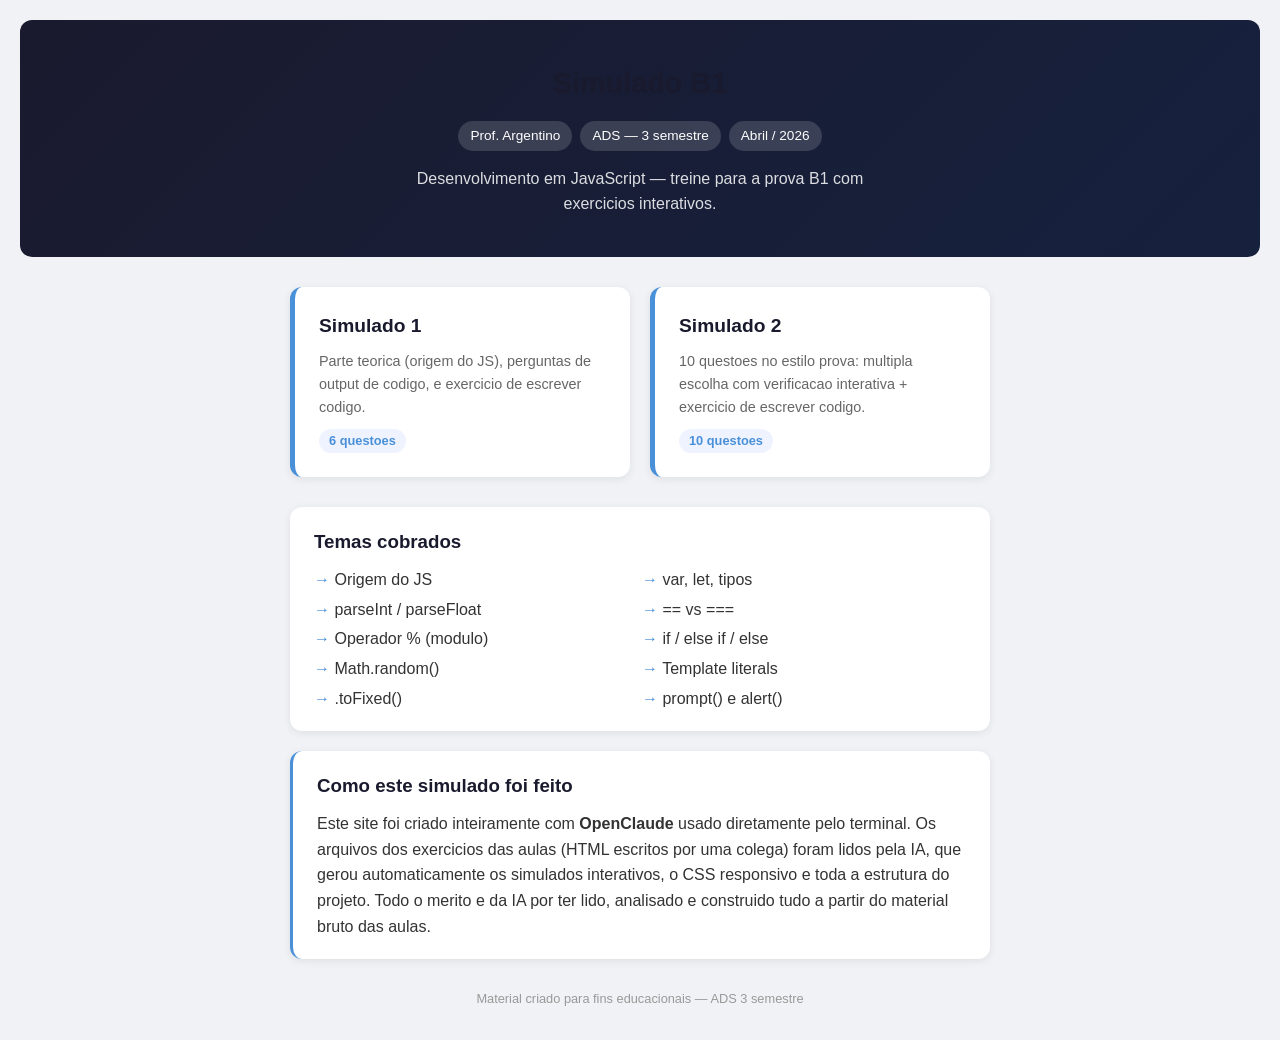
==== index.html @ 15b84f65 "first commit" ====
<!DOCTYPE html>
<html lang="pt-BR">
<head>
    <meta charset="UTF-8">
    <meta name="viewport" content="width=device-width, initial-scale=1.0">
    <title>Simulado B1 — JavaScript</title>
    <link rel="stylesheet" href="css/style.css">
</head>
<body>

    <div class="hero">
        <h1>Simulado B1</h1>
        <div class="badges">
            <span class="badge">Prof. Argentino</span>
            <span class="badge">ADS — 3 semestre</span>
            <span class="badge">Abril / 2026</span>
        </div>
        <p>Desenvolvimento em JavaScript — treine para a prova B1 com exercicios interativos.</p>
    </div>

    <div class="cards">
        <a href="simulado1.html" class="card">
            <h2>Simulado 1</h2>
            <p>Parte teorica (origem do JS), perguntas de output de codigo, e exercicio de escrever codigo.</p>
            <span class="count">6 questoes</span>
        </a>

        <a href="simulado2.html" class="card">
            <h2>Simulado 2</h2>
            <p>10 questoes no estilo prova: multipla escolha com verificacao interativa + exercicio de escrever codigo.</p>
            <span class="count">10 questoes</span>
        </a>
    </div>

    <div class="topics">
        <h3>Temas cobrados</h3>
        <ul>
            <li>Origem do JS</li>
            <li>var, let, tipos</li>
            <li>parseInt / parseFloat</li>
            <li>== vs ===</li>
            <li>Operador % (modulo)</li>
            <li>if / else if / else</li>
            <li>Math.random()</li>
            <li>Template literals</li>
            <li>.toFixed()</li>
            <li>prompt() e alert()</li>
        </ul>
    </div>

    <div class="topics" style="margin-top:20px;border-left:3px solid #4a90d9;">
        <h3>Como este simulado foi feito</h3>
        <p>Este site foi criado inteiramente com <strong>OpenClaude</strong> usado diretamente pelo terminal. Os arquivos dos exercicios das aulas (HTML escritos por uma colega) foram lidos pela IA, que gerou automaticamente os simulados interativos, o CSS responsivo e toda a estrutura do projeto. Todo o merito e da IA por ter lido, analisado e construido tudo a partir do material bruto das aulas.</p>
    </div>

    <p class="footer">Material criado para fins educacionais — ADS 3 semestre</p>

</body>
</html>
---- css/style.css ----
/* ===== RESET & BASE ===== */
*, *::before, *::after {
    box-sizing: border-box;
    margin: 0;
    padding: 0;
}

body {
    font-family: Arial, sans-serif;
    background: #f0f2f5;
    color: #333;
    line-height: 1.6;
    padding: 20px;
}

/* ===== LANDING PAGE ===== */
.hero {
    text-align: center;
    background: linear-gradient(135deg, #1a1a2e 0%, #16213e 100%);
    color: white;
    padding: 40px 20px;
    border-radius: 12px;
    margin-bottom: 30px;
}

.hero h1 {
    font-size: 1.8em;
    margin-bottom: 10px;
}

.hero .badges {
    display: flex;
    flex-wrap: wrap;
    justify-content: center;
    gap: 8px;
    margin: 15px 0;
}

.badge {
    background: rgba(255,255,255,0.15);
    padding: 4px 12px;
    border-radius: 20px;
    font-size: 0.85em;
}

.hero p {
    opacity: 0.85;
    max-width: 500px;
    margin: 0 auto;
}

.cards {
    display: grid;
    grid-template-columns: repeat(auto-fit, minmax(280px, 1fr));
    gap: 20px;
    max-width: 700px;
    margin: 0 auto;
}

.card {
    background: white;
    border-radius: 12px;
    padding: 24px;
    text-decoration: none;
    color: #333;
    box-shadow: 0 2px 8px rgba(0,0,0,0.08);
    border-left: 5px solid #4a90d9;
    transition: transform 0.15s, box-shadow 0.15s;
}

.card:hover {
    transform: translateY(-3px);
    box-shadow: 0 4px 16px rgba(0,0,0,0.12);
}

.card h2 {
    font-size: 1.2em;
    margin-bottom: 8px;
    color: #1a1a2e;
}

.card p {
    font-size: 0.9em;
    color: #666;
}

.card .count {
    display: inline-block;
    background: #eef3ff;
    color: #4a90d9;
    padding: 2px 10px;
    border-radius: 12px;
    font-size: 0.8em;
    margin-top: 10px;
    font-weight: bold;
}

.topics {
    max-width: 700px;
    margin: 30px auto 0;
    background: white;
    padding: 20px 24px;
    border-radius: 12px;
    box-shadow: 0 2px 8px rgba(0,0,0,0.08);
}

.topics h3 {
    color: #1a1a2e;
    margin-bottom: 10px;
}

.topics ul {
    list-style: none;
    display: grid;
    grid-template-columns: repeat(auto-fit, minmax(220px, 1fr));
    gap: 4px;
}

.topics ul li::before {
    content: "→ ";
    color: #4a90d9;
}

/* ===== COMMON — SUBTITLES ===== */
.secao-titulo {
    background: #1a1a2e;
    color: white;
    padding: 8px 14px;
    border-radius: 6px;
    font-size: 0.82em;
    text-transform: uppercase;
    letter-spacing: 1px;
    margin-bottom: 0;
}

/* ===== QUESTAO CARD ===== */
.questao {
    background: white;
    padding: 18px 20px;
    margin: 10px 0;
    border-radius: 8px;
    border-left: 4px solid #4a90d9;
    box-shadow: 0 1px 3px rgba(0,0,0,0.08);
}

.questao h3 {
    margin: 0 0 10px;
    font-size: 0.95em;
    color: #1a1a2e;
}

/* ===== CODE BLOCK ===== */
.codigo {
    background: #1e1e1e;
    color: #d4d4d4;
    padding: 12px;
    border-radius: 6px;
    font-family: monospace;
    white-space: pre;
    overflow-x: auto;
    line-height: 1.5;
    font-size: 0.88em;
}

.lacuna {
    color: #f0db4f;
    font-weight: bold;
}

/* ===== MULTIPLE CHOICE ===== */
.opcoes {
    list-style: none;
    padding: 0;
    margin: 10px 0;
}

.opcoes li {
    padding: 10px 14px;
    margin: 5px 0;
    border: 2px solid #e0e0e0;
    border-radius: 6px;
    cursor: pointer;
    transition: all 0.15s;
}

.opcoes li:hover {
    border-color: #4a90d9;
    background: #eef3ff;
}

.opcoes li.selecionado {
    border-color: #4a90d9;
    background: #eef3ff;
}

.opcoes li.certa {
    border-color: #28a745 !important;
    background: #d4edda !important;
}

.opcoes li.errada {
    border-color: #dc3545 !important;
    background: #f8d7da !important;
}

.opcoes li input[type="radio"] {
    margin-right: 8px;
}

/* ===== TEXTAREA ===== */
textarea {
    width: 100%;
    min-height: 130px;
    font-family: monospace;
    font-size: 14px;
    padding: 10px;
    border: 2px solid #ccc;
    border-radius: 6px;
    background: #fafafa;
    resize: vertical;
    margin-top: 8px;
}

textarea:focus {
    border-color: #4a90d9;
    outline: none;
}

/* ===== INPUT LACUNA ===== */
.input-lacuna {
    font-family: monospace;
    font-size: 14px;
    padding: 6px 10px;
    border: 2px solid #ccc;
    border-radius: 5px;
    width: 90%;
    background: #fafafa;
}

.input-lacuna:focus {
    border-color: #4a90d9;
    outline: none;
}

/* ===== BUTTONS ===== */
button {
    padding: 9px 18px;
    border: none;
    border-radius: 5px;
    cursor: pointer;
    font-size: 13px;
    margin: 5px 5px 0 0;
    transition: opacity 0.15s;
}

button:hover {
    opacity: 0.85;
}

.btn-rodar { background: #4a90d9; color: white; }
.btn-verificar { background: #4a90d9; color: white; }
.btn-verificar:hover, .btn-rodar:hover { background: #357abd; }
.btn-gabarito { background: #2ecc71; color: white; }
.btn-gabarito:hover { background: #27ae60; }
.btn-explicar { background: #2ecc71; color: white; }
.btn-explicar:hover { background: #27ae60; }
.btn-voltar { background: #6c757d; color: white; }
.btn-voltar:hover { background: #5a6268; }

/* ===== RESULTADO / FEEDBACK ===== */
.resultado {
    display: none;
    padding: 10px 14px;
    margin-top: 8px;
    border-radius: 6px;
    font-weight: bold;
    font-size: 0.93em;
}

.resultado.acerto {
    background: #d4edda;
    color: #155724;
    display: block;
}

.resultado.erro {
    background: #f8d7da;
    color: #721c24;
    display: block;
}

.gabarito,
.explicacao {
    display: none;
    background: #e8f8ef;
    border: 1px solid #2ecc71;
    padding: 12px;
    margin-top: 6px;
    border-radius: 6px;
    font-size: 0.9em;
}

.gabarito strong,
.explicacao strong {
    color: #1a7a42;
}

.gabarito p, .explicacao p {
    margin: 5px 0;
}

.output-box {
    background: #1e1e1e;
    color: #7ee787;
    padding: 12px;
    border-radius: 6px;
    font-family: monospace;
    margin-top: 8px;
    display: none;
    font-size: 0.9em;
    white-space: pre-line;
}

h1 { text-align: center; color: #1a1a2e; }

/* ===== FOOTER ===== */
.footer {
    text-align: center;
    padding: 30px 10px 10px;
    color: #999;
    font-size: 0.8em;
}

/* ===== LISTS ===== */
.questao ol, .questao ul:not(.opcoes) {
    padding-left: 22px;
}

.questao li:not(:last-child) {
    margin-bottom: 6px;
}

.questao > p {
    margin: 8px 0;
}

/* ===== RESPONSIVE ===== */
@media (max-width: 600px) {
    body {
        padding: 10px;
    }

    .hero {
        padding: 28px 16px;
    }

    .hero h1 {
        font-size: 1.4em;
    }

    .badges {
        flex-direction: column;
        align-items: center;
    }

    .cards {
        grid-template-columns: 1fr;
    }

    .questao {
        padding: 14px 14px;
    }

    .questao h3 {
        font-size: 0.9em;
    }

    .opcoes li {
        padding: 8px 10px;
        font-size: 0.9em;
    }

    button {
        width: 100%;
        margin: 4px 0;
    }

    .codigo {
        font-size: 0.8em;
        padding: 10px;
    }
}
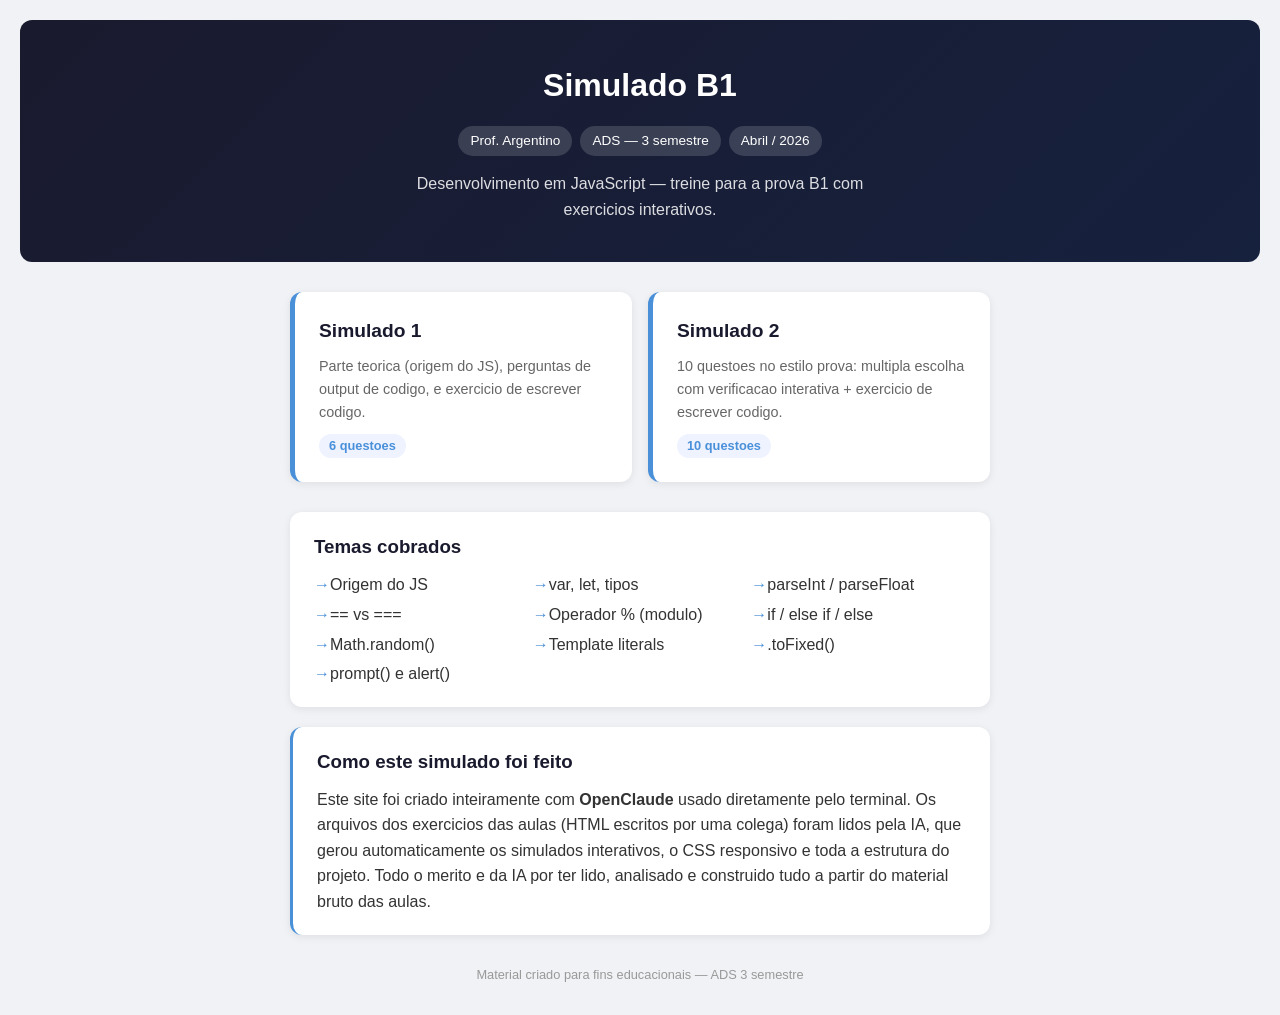
==== commit 08c5b9a4: "feat responsive" ====
--- a/index.html
+++ b/index.html
@@ -4,6 +4,7 @@
     <meta charset="UTF-8">
     <meta name="viewport" content="width=device-width, initial-scale=1.0">
     <title>Simulado B1 — JavaScript</title>
+    <link rel="icon" type="image/svg+xml" href="favicon.svg">
     <link rel="stylesheet" href="css/style.css">
 </head>
 <body>
--- a/css/style.css
+++ b/css/style.css
@@ -6,12 +6,21 @@
 }
 
 body {
-    font-family: Arial, sans-serif;
+    font-family: Arial, -apple-system, BlinkMacSystemFont, sans-serif;
     background: #f0f2f5;
     color: #333;
     line-height: 1.6;
     padding: 20px;
-}
+    overflow-x: hidden;
+    -webkit-text-size-adjust: 100%;
+}
+
+a {
+    color: inherit;
+    text-decoration: none;
+}
+
+img { max-width: 100%; }
 
 /* ===== LANDING PAGE ===== */
 .hero {
@@ -24,7 +33,8 @@
 }
 
 .hero h1 {
-    font-size: 1.8em;
+    color: white;
+    font-size: 2em;
     margin-bottom: 10px;
 }
 
@@ -51,8 +61,8 @@
 
 .cards {
     display: grid;
-    grid-template-columns: repeat(auto-fit, minmax(280px, 1fr));
-    gap: 20px;
+    grid-template-columns: repeat(auto-fit, minmax(240px, 1fr));
+    gap: 16px;
     max-width: 700px;
     margin: 0 auto;
 }
@@ -112,12 +122,12 @@
 .topics ul {
     list-style: none;
     display: grid;
-    grid-template-columns: repeat(auto-fit, minmax(220px, 1fr));
+    grid-template-columns: repeat(auto-fit, minmax(180px, 1fr));
     gap: 4px;
 }
 
 .topics ul li::before {
-    content: "→ ";
+    content: "\2192 ";
     color: #4a90d9;
 }
 
@@ -126,21 +136,30 @@
     background: #1a1a2e;
     color: white;
     padding: 8px 14px;
-    border-radius: 6px;
-    font-size: 0.82em;
+    border-radius: 6px 6px 0 0;
+    font-size: 0.8em;
     text-transform: uppercase;
     letter-spacing: 1px;
     margin-bottom: 0;
+}
+
+.secao-titulo a {
+    color: rgba(255,255,255,0.85);
+    transition: color 0.15s;
+}
+
+.secao-titulo a:hover {
+    color: white;
 }
 
 /* ===== QUESTAO CARD ===== */
 .questao {
     background: white;
     padding: 18px 20px;
-    margin: 10px 0;
-    border-radius: 8px;
+    margin: 0 0 16px;
+    border-radius: 0 0 8px 8px;
     border-left: 4px solid #4a90d9;
-    box-shadow: 0 1px 3px rgba(0,0,0,0.08);
+    box-shadow: 0 2px 6px rgba(0,0,0,0.06);
 }
 
 .questao h3 {
@@ -155,11 +174,12 @@
     color: #d4d4d4;
     padding: 12px;
     border-radius: 6px;
-    font-family: monospace;
+    font-family: 'SF Mono', 'Fira Code', 'Cascadia Code', monospace;
     white-space: pre;
     overflow-x: auto;
     line-height: 1.5;
-    font-size: 0.88em;
+    font-size: 0.85em;
+    -webkit-overflow-scrolling: touch;
 }
 
 .lacuna {
@@ -176,11 +196,16 @@
 
 .opcoes li {
     padding: 10px 14px;
-    margin: 5px 0;
+    margin: 4px 0;
     border: 2px solid #e0e0e0;
     border-radius: 6px;
     cursor: pointer;
     transition: all 0.15s;
+    font-size: 0.92em;
+}
+
+.opcoes li:active {
+    transform: scale(0.98);
 }
 
 .opcoes li:hover {
@@ -219,6 +244,7 @@
     background: #fafafa;
     resize: vertical;
     margin-top: 8px;
+    -webkit-appearance: none;
 }
 
 textarea:focus {
@@ -244,13 +270,21 @@
 
 /* ===== BUTTONS ===== */
 button {
-    padding: 9px 18px;
+    padding: 10px 18px;
     border: none;
-    border-radius: 5px;
+    border-radius: 6px;
     cursor: pointer;
-    font-size: 13px;
-    margin: 5px 5px 0 0;
-    transition: opacity 0.15s;
+    font-size: 14px;
+    margin: 6px 6px 0 0;
+    transition: opacity 0.15s, transform 0.1s;
+    font-weight: 500;
+    display: inline-block;
+    -webkit-tap-highlight-color: transparent;
+    touch-action: manipulation;
+}
+
+button:active {
+    transform: scale(0.96);
 }
 
 button:hover {
@@ -321,7 +355,10 @@
     white-space: pre-line;
 }
 
-h1 { text-align: center; color: #1a1a2e; }
+h1 {
+    text-align: center;
+    color: #1a1a2e;
+}
 
 /* ===== FOOTER ===== */
 .footer {
@@ -332,7 +369,8 @@
 }
 
 /* ===== LISTS ===== */
-.questao ol, .questao ul:not(.opcoes) {
+.questao ol,
+.questao ul:not(.opcoes) {
     padding-left: 22px;
 }
 
@@ -344,49 +382,185 @@
     margin: 8px 0;
 }
 
-/* ===== RESPONSIVE ===== */
-@media (max-width: 600px) {
+/* ========================================== */
+/* ===== MOBILE — Mobile First Adjustments === */
+/* ========================================== */
+@media (max-width: 640px) {
     body {
-        padding: 10px;
-    }
-
+        padding: 8px 8px 20px;
+    }
+
+    /* Hero compacto */
     .hero {
-        padding: 28px 16px;
+        padding: 24px 16px;
+        border-radius: 8px;
+        margin-bottom: 16px;
     }
 
     .hero h1 {
-        font-size: 1.4em;
-    }
-
-    .badges {
-        flex-direction: column;
-        align-items: center;
-    }
-
+        font-size: 1.5em;
+        line-height: 1.2;
+    }
+
+    .hero .badges {
+        flex-direction: row;
+        flex-wrap: wrap;
+        gap: 6px;
+    }
+
+    .badge {
+        font-size: 0.75em;
+        padding: 3px 10px;
+    }
+
+    .hero p {
+        font-size: 0.9em;
+    }
+
+    /* Cards empilham 1 coluna */
     .cards {
         grid-template-columns: 1fr;
-    }
-
+        gap: 10px;
+        max-width: 100%;
+    }
+
+    .card {
+        padding: 16px;
+        border-radius: 8px;
+    }
+
+    .card h2 {
+        font-size: 1.05em;
+    }
+
+    /* Topics 1 coluna */
+    .topics {
+        margin: 16px 0 0;
+        padding: 16px;
+        border-radius: 8px;
+    }
+
+    .topics ul {
+        grid-template-columns: 1fr;
+    }
+
+    /* Seccao-titulo menor */
+    .secao-titulo {
+        font-size: 0.72em;
+        padding: 6px 10px;
+        border-radius: 6px 6px 0 0;
+    }
+
+    /* Questao cards */
     .questao {
-        padding: 14px 14px;
+        padding: 14px 12px;
+        margin: 0 0 12px;
+        border-radius: 0 0 6px 6px;
     }
 
     .questao h3 {
-        font-size: 0.9em;
-    }
-
+        font-size: 0.88em;
+        line-height: 1.4;
+    }
+
+    .questao > p {
+        font-size: 0.88em;
+    }
+
+    .questao ol {
+        padding-left: 18px;
+        font-size: 0.88em;
+    }
+
+    /* Codigo adaptavel */
+    .codigo {
+        font-size: 0.75em;
+        padding: 10px 8px;
+        line-height: 1.4;
+        -webkit-overflow-scrolling: touch;
+    }
+
+    /* Opcoes touch-friendly (area maior) */
     .opcoes li {
-        padding: 8px 10px;
-        font-size: 0.9em;
-    }
-
+        padding: 12px 10px;
+        margin: 4px 0;
+        font-size: 0.88em;
+        min-height: 44px;
+        display: flex;
+        align-items: center;
+    }
+
+    /* Botoes full-width no mobile */
     button {
+        display: block;
         width: 100%;
-        margin: 4px 0;
+        margin: 6px 0 0;
+        padding: 12px 16px;
+        font-size: 15px;
+        text-align: center;
+        -webkit-tap-highlight-color: rgba(74,144,217,0.2);
+    }
+
+    button:active {
+        transform: scale(0.98);
+        opacity: 0.75;
+    }
+
+    /* Gabaritos e explicacoes */
+    .gabarito,
+    .explicacao {
+        padding: 10px;
+        font-size: 0.85em;
+    }
+
+    .resultado {
+        padding: 10px;
+        font-size: 0.88em;
+    }
+
+    .output-box {
+        padding: 10px 8px;
+        font-size: 0.82em;
+    }
+
+    /* Textarea full-width */
+    textarea {
+        min-height: 110px;
+        font-size: 13px;
+        padding: 8px;
+    }
+
+    /* Footer */
+    .footer {
+        padding: 20px 8px 8px;
+        font-size: 0.75em;
+    }
+}
+
+/* Tela ultra-pequena (< 360px) */
+@media (max-width: 360px) {
+    body {
+        padding: 4px 4px 16px;
+    }
+
+    .hero {
+        padding: 18px 12px;
+    }
+
+    .hero h1 {
+        font-size: 1.3em;
+    }
+
+    .card {
+        padding: 14px;
+    }
+
+    .questao {
+        padding: 10px 10px;
     }
 
     .codigo {
-        font-size: 0.8em;
-        padding: 10px;
-    }
-}
+        font-size: 0.72em;
+        padding: 8px 6px;
+    }
+}
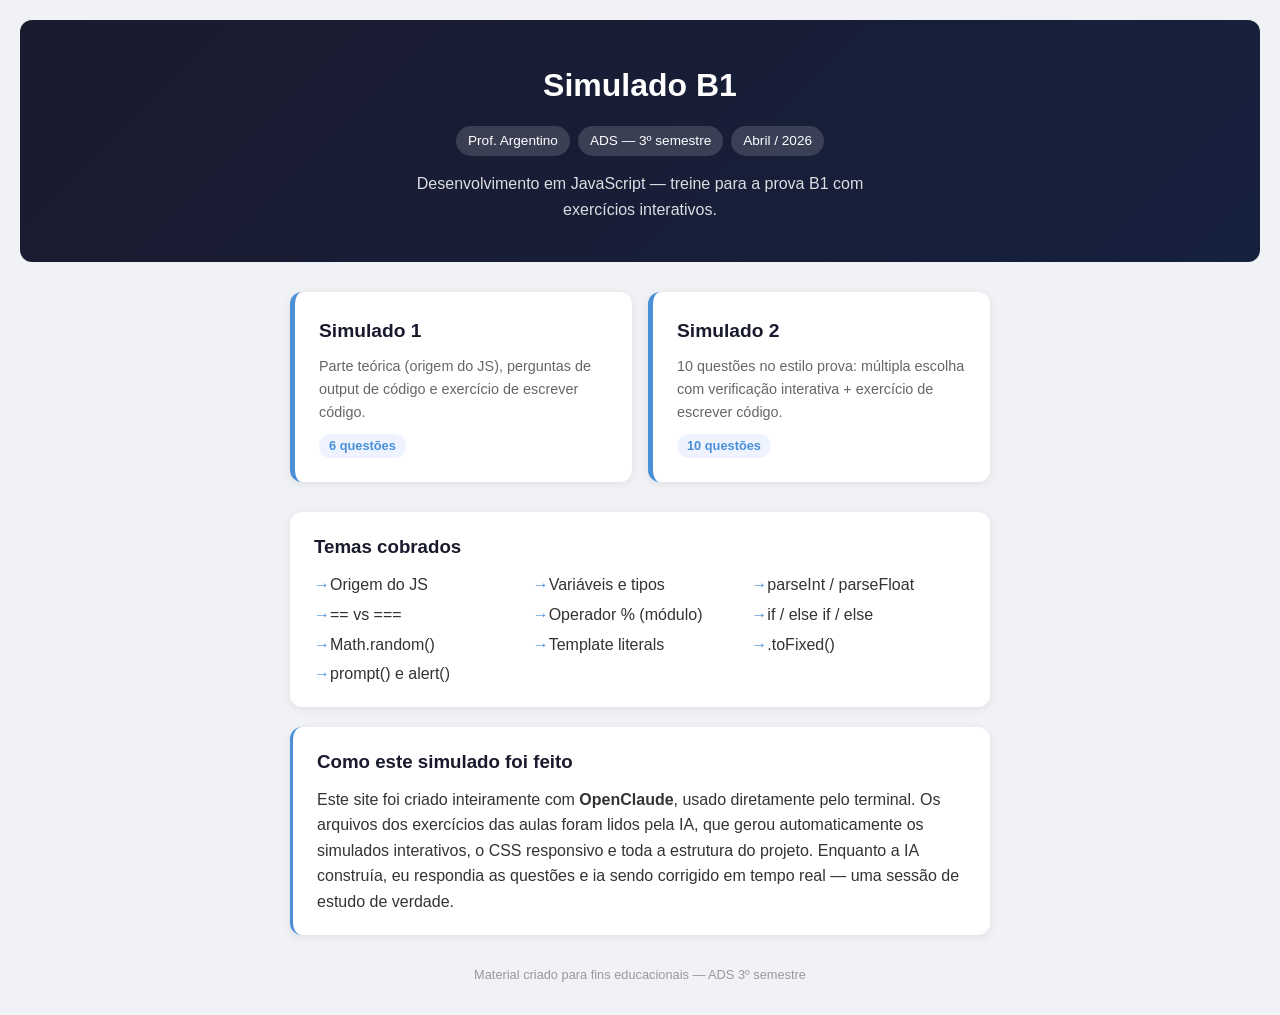
==== commit 02c0ccc6: "updt typos" ====
--- a/index.html
+++ b/index.html
@@ -13,23 +13,23 @@
         <h1>Simulado B1</h1>
         <div class="badges">
             <span class="badge">Prof. Argentino</span>
-            <span class="badge">ADS — 3 semestre</span>
+            <span class="badge">ADS — 3º semestre</span>
             <span class="badge">Abril / 2026</span>
         </div>
-        <p>Desenvolvimento em JavaScript — treine para a prova B1 com exercicios interativos.</p>
+        <p>Desenvolvimento em JavaScript — treine para a prova B1 com exercícios interativos.</p>
     </div>
 
     <div class="cards">
         <a href="simulado1.html" class="card">
             <h2>Simulado 1</h2>
-            <p>Parte teorica (origem do JS), perguntas de output de codigo, e exercicio de escrever codigo.</p>
-            <span class="count">6 questoes</span>
+            <p>Parte teórica (origem do JS), perguntas de output de código e exercício de escrever código.</p>
+            <span class="count">6 questões</span>
         </a>
 
         <a href="simulado2.html" class="card">
             <h2>Simulado 2</h2>
-            <p>10 questoes no estilo prova: multipla escolha com verificacao interativa + exercicio de escrever codigo.</p>
-            <span class="count">10 questoes</span>
+            <p>10 questões no estilo prova: múltipla escolha com verificação interativa + exercício de escrever código.</p>
+            <span class="count">10 questões</span>
         </a>
     </div>
 
@@ -37,10 +37,10 @@
         <h3>Temas cobrados</h3>
         <ul>
             <li>Origem do JS</li>
-            <li>var, let, tipos</li>
+            <li>Variáveis e tipos</li>
             <li>parseInt / parseFloat</li>
             <li>== vs ===</li>
-            <li>Operador % (modulo)</li>
+            <li>Operador % (módulo)</li>
             <li>if / else if / else</li>
             <li>Math.random()</li>
             <li>Template literals</li>
@@ -51,10 +51,10 @@
 
     <div class="topics" style="margin-top:20px;border-left:3px solid #4a90d9;">
         <h3>Como este simulado foi feito</h3>
-        <p>Este site foi criado inteiramente com <strong>OpenClaude</strong> usado diretamente pelo terminal. Os arquivos dos exercicios das aulas (HTML escritos por uma colega) foram lidos pela IA, que gerou automaticamente os simulados interativos, o CSS responsivo e toda a estrutura do projeto. Todo o merito e da IA por ter lido, analisado e construido tudo a partir do material bruto das aulas.</p>
+        <p>Este site foi criado inteiramente com <strong>OpenClaude</strong>, usado diretamente pelo terminal. Os arquivos dos exercícios das aulas foram lidos pela IA, que gerou automaticamente os simulados interativos, o CSS responsivo e toda a estrutura do projeto. Enquanto a IA construía, eu respondia as questões e ia sendo corrigido em tempo real — uma sessão de estudo de verdade.</p>
     </div>
 
-    <p class="footer">Material criado para fins educacionais — ADS 3 semestre</p>
+    <p class="footer">Material criado para fins educacionais — ADS 3º semestre</p>
 
 </body>
 </html>
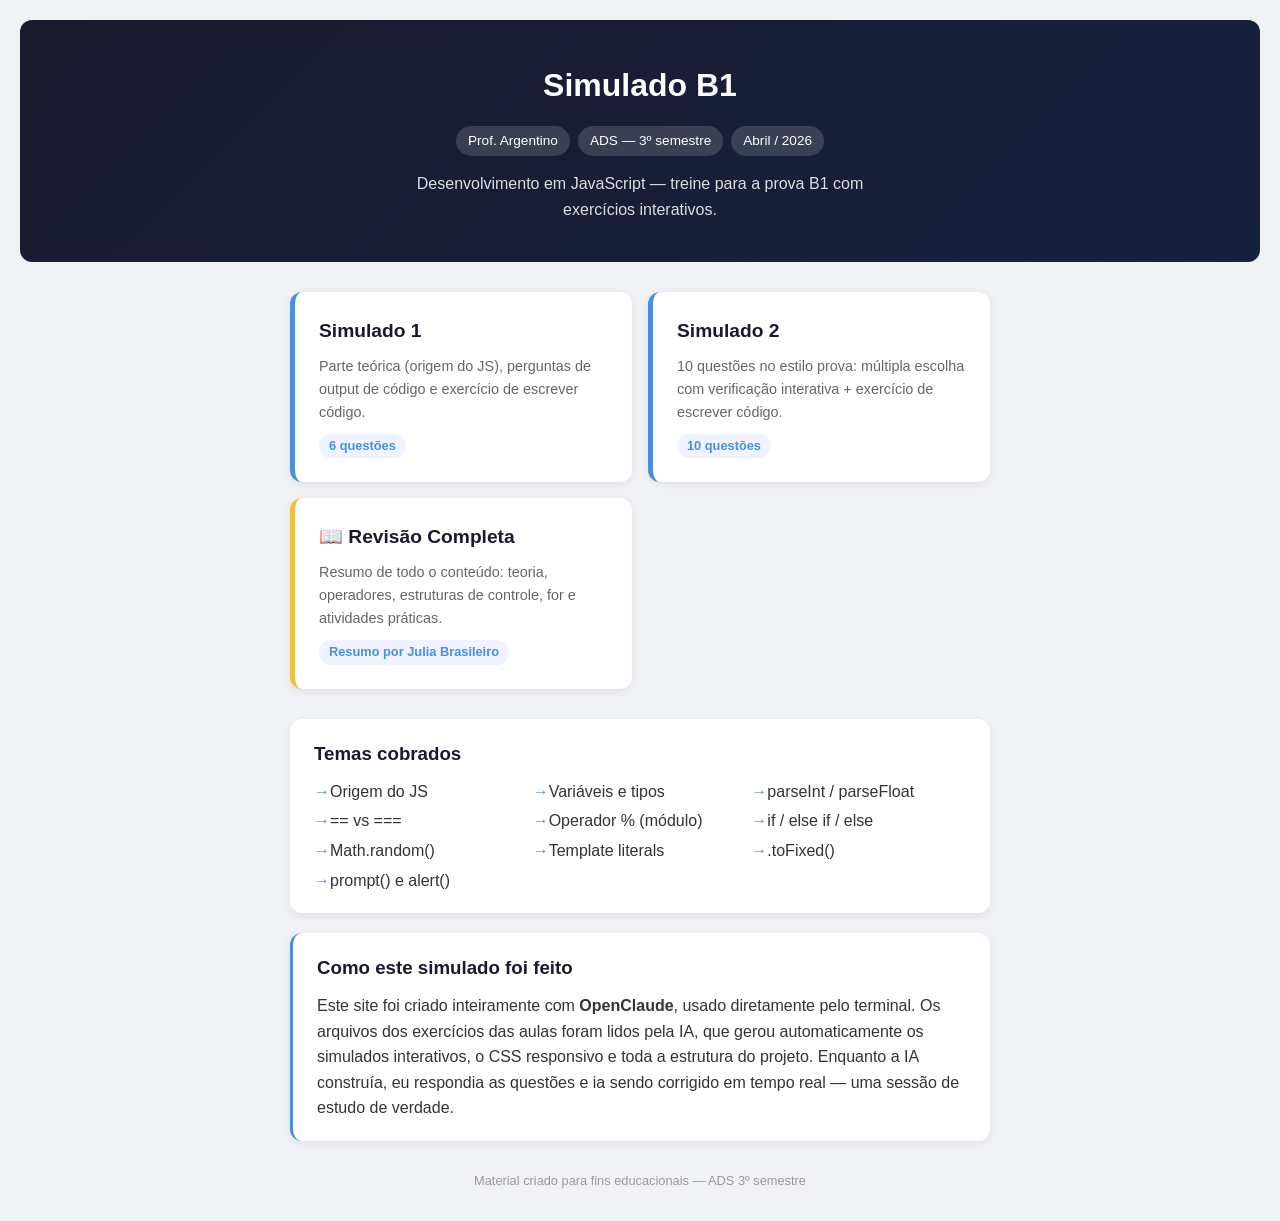
==== commit fe9bc113: "upd resumo" ====
--- a/index.html
+++ b/index.html
@@ -31,6 +31,12 @@
             <p>10 questões no estilo prova: múltipla escolha com verificação interativa + exercício de escrever código.</p>
             <span class="count">10 questões</span>
         </a>
+
+        <a href="revisao.html" class="card" style="border-left-color:#f0c040;">
+            <h2>📖 Revisão Completa</h2>
+            <p>Resumo de todo o conteúdo: teoria, operadores, estruturas de controle, for e atividades práticas.</p>
+            <span class="count">Resumo por Julia Brasileiro</span>
+        </a>
     </div>
 
     <div class="topics">
